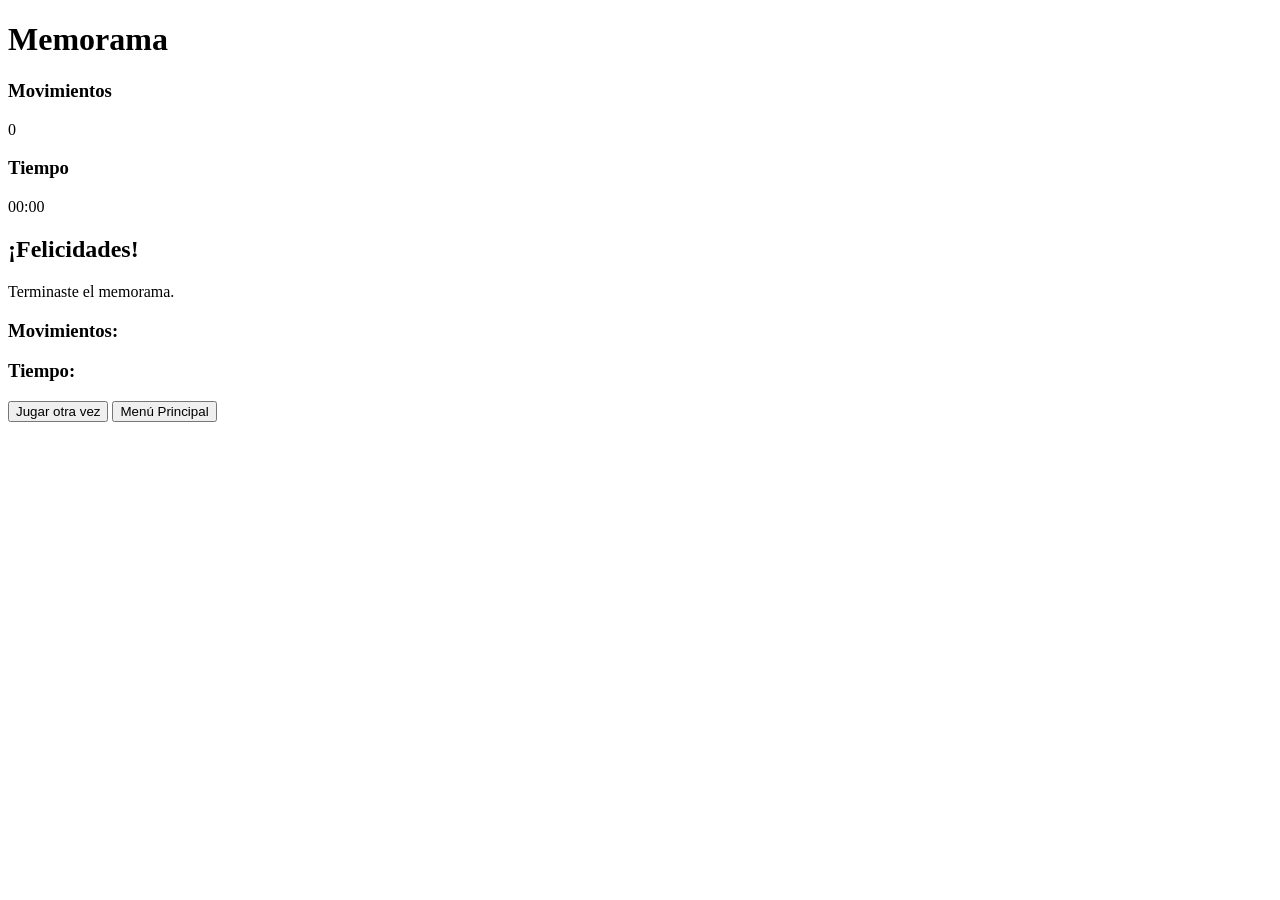
==== html/memorama.html @ f854ed81 "memo" ====
<!DOCTYPE html>
<html lang="es">

<head>

    <meta charset="UTF-8">
    <meta name="viewport" content="width=device-width, initial-scale=1.0">

    <title>Memorama</title>

    <link rel="stylesheet" href="../assets/css/memo.css">

</head>

<body>

<div class="contenedor">

    <h1>Memorama</h1>

    <div class="info">

        <div>

            <h3>Movimientos</h3>

            <span id="movimientos">0</span>

        </div>

        <div>

            <h3>Tiempo</h3>

            <span id="tiempo">00:00</span>

        </div>

    </div>

    <div id="tablero" class="tablero"></div>

</div>


<!-- MODAL -->

<div id="modalVictoria" class="modal oculto">

    <div class="ventana">

        <h2>¡Felicidades!</h2>

        <p>
            Terminaste el memorama.
        </p>

        <h3>

            Movimientos:
            <span id="movFinal"></span>

        </h3>

        <h3>

            Tiempo:
            <span id="tiempoFinal"></span>

        </h3>

        <div class="botones">

            <button id="nuevaPartida">

                Jugar otra vez

            </button>

            <button onclick="location.href='../index.html'">

                Menú Principal

            </button>

        </div>

    </div>

</div>

<script src="../assets/js/memo.js"></script>

</body>

</html>
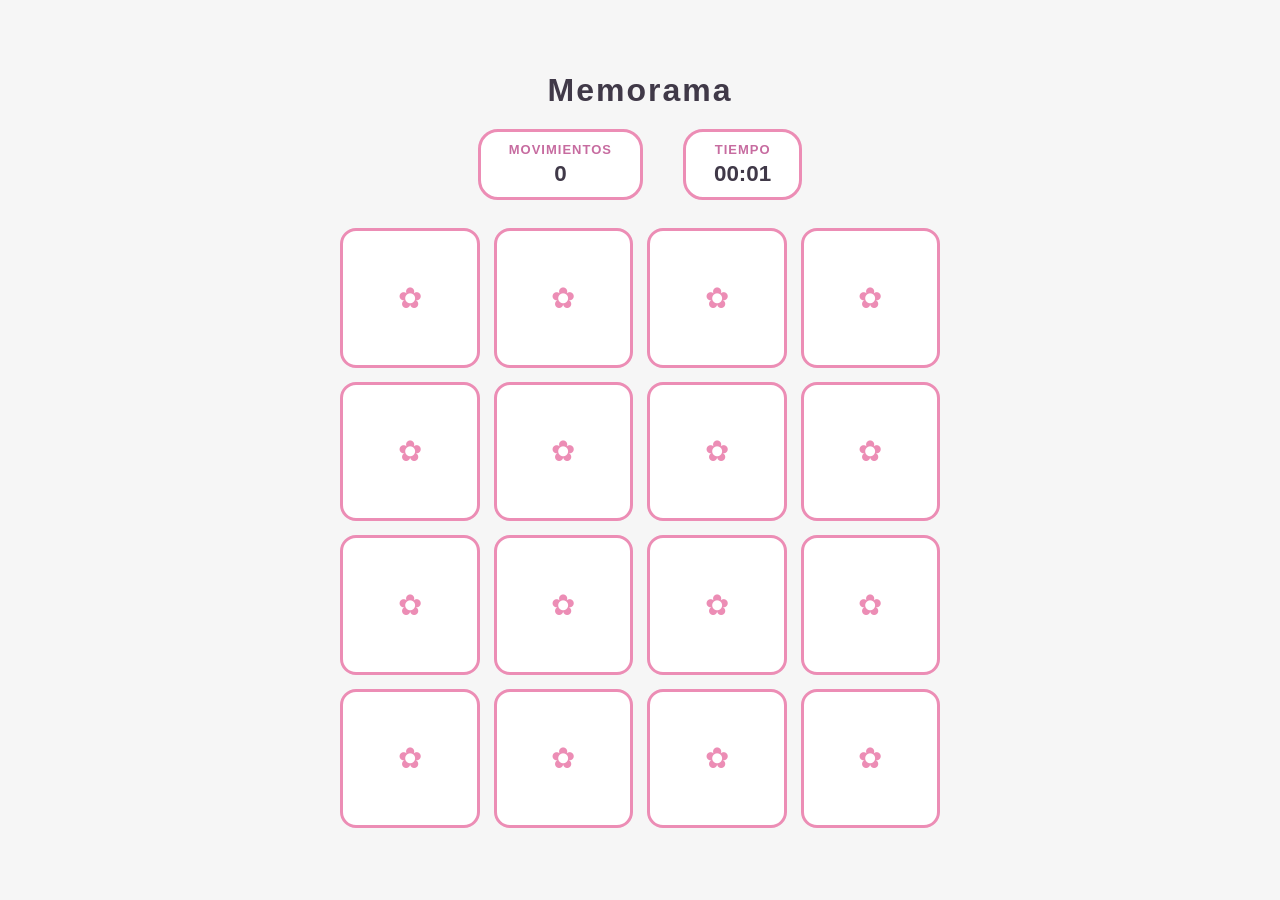
==== commit 2e217988: "dir" ====
--- a/html/memorama.html
+++ b/html/memorama.html
@@ -8,7 +8,7 @@
 
     <title>Memorama</title>
 
-    <link rel="stylesheet" href="../assets/css/memo.css">
+    <link rel="stylesheet" href="../css/memo.css">
 
 </head>
 
@@ -89,7 +89,7 @@
 
 </div>
 
-<script src="../assets/js/memo.js"></script>
+<script src="../js/memo.js"></script>
 
 </body>
 
--- a/css/memo.css
+++ b/css/memo.css
@@ -0,0 +1,248 @@
+* {
+    margin: 0;
+    padding: 0;
+    box-sizing: border-box;
+}
+
+body {
+    font-family: Arial, Helvetica, sans-serif;
+    background: #f6f6f6;
+    display: flex;
+    justify-content: center;
+    align-items: center;
+    min-height: 100vh;
+}
+
+.contenedor {
+    width: min(95%, 680px);
+    padding: 25px;
+    text-align: center;
+}
+
+h1 {
+    color: #403948;
+    font-size: 2rem;
+    letter-spacing: 2px;
+    margin-bottom: 20px;
+}
+
+/* INFO BAR */
+
+.info {
+    display: flex;
+    justify-content: center;
+    gap: 40px;
+    margin-bottom: 28px;
+}
+
+.info div {
+    background: white;
+    border: 3px solid #ec8db5;
+    border-radius: 20px;
+    padding: 10px 28px;
+    min-width: 110px;
+}
+
+.info h3 {
+    color: #c76ca0;
+    font-size: 13px;
+    letter-spacing: 1px;
+    text-transform: uppercase;
+    margin-bottom: 4px;
+}
+
+.info span {
+    color: #403948;
+    font-size: 1.4rem;
+    font-weight: bold;
+}
+
+/* TABLERO */
+
+.tablero {
+    display: grid;
+    grid-template-columns: repeat(4, 1fr);
+    gap: 14px;
+    max-width: 600px;
+    margin: 0 auto;
+}
+
+/* CARTA */
+
+.carta {
+    aspect-ratio: 1;
+    perspective: 600px;
+    cursor: pointer;
+}
+
+.carta-interior {
+    width: 100%;
+    height: 100%;
+    position: relative;
+    transform-style: preserve-3d;
+    transition: transform 0.45s ease;
+    border-radius: 16px;
+}
+
+.carta.volteada .carta-interior,
+.carta.encontrada .carta-interior {
+    transform: rotateY(180deg);
+}
+
+.carta-frente,
+.carta-reverso {
+    position: absolute;
+    inset: 0;
+    border-radius: 16px;
+    backface-visibility: hidden;
+    display: flex;
+    justify-content: center;
+    align-items: center;
+    overflow: hidden;
+}
+
+/* REVERSO — diseño con shimmer igual a los botones del menú */
+
+.carta-reverso {
+    background: white;
+    border: 3px solid #ec8db5;
+}
+
+.carta-reverso::after {
+    content: "✿";
+    font-size: 1.8rem;
+    color: #ec8db5;
+    transition: .35s;
+}
+
+.carta:hover:not(.volteada):not(.encontrada) .carta-reverso {
+    color: white;
+    background: linear-gradient(
+        135deg,
+        #ffe3f1 0%,
+        #f7a4cb 20%,
+        #ffffff 40%,
+        #e68ab8 55%,
+        #ffd4ea 75%,
+        #c76ca0 100%
+    );
+    background-size: 300%;
+    animation: shine 1.2s linear infinite;
+    box-shadow: 0 0 18px rgba(255, 140, 200, .45);
+}
+
+.carta:hover:not(.volteada):not(.encontrada) .carta-reverso::after {
+    color: white;
+}
+
+@keyframes shine {
+    0%   { background-position: 0%; }
+    100% { background-position: 300%; }
+}
+
+/* FRENTE */
+
+.carta-frente {
+    background: white;
+    border: 3px solid #f7a4cb;
+    transform: rotateY(180deg);
+}
+
+.carta-frente img {
+    width: 75%;
+    height: 75%;
+    object-fit: contain;
+    pointer-events: none;
+    user-select: none;
+}
+
+/* Carta encontrada — brillo suave permanente */
+
+.carta.encontrada .carta-frente {
+    border-color: #d65f99;
+    background: #fff0f7;
+    box-shadow: 0 0 12px rgba(214, 95, 153, .35);
+}
+
+/* MODAL */
+
+.modal {
+    position: fixed;
+    inset: 0;
+    background: rgba(0, 0, 0, .55);
+    display: flex;
+    justify-content: center;
+    align-items: center;
+    z-index: 999;
+}
+
+.oculto {
+    display: none;
+}
+
+.ventana {
+    background: white;
+    width: 90%;
+    max-width: 360px;
+    padding: 38px 30px;
+    border-radius: 30px;
+    text-align: center;
+    box-shadow: 0 15px 35px rgba(0, 0, 0, .25);
+}
+
+.ventana h2 {
+    color: #403948;
+    font-size: 1.6rem;
+    margin-bottom: 10px;
+}
+
+.ventana p {
+    color: #7a6d82;
+    margin-bottom: 18px;
+}
+
+.ventana h3 {
+    color: #c76ca0;
+    font-size: 1rem;
+    margin-bottom: 8px;
+}
+
+.ventana h3 span {
+    color: #403948;
+}
+
+.botones {
+    margin-top: 22px;
+    display: flex;
+    flex-direction: column;
+    gap: 14px;
+}
+
+button {
+    padding: 15px 30px;
+    border: none;
+    border-radius: 40px;
+    background: #e78bb7;
+    color: white;
+    font-size: 16px;
+    font-weight: bold;
+    cursor: pointer;
+    transition: .25s;
+}
+
+button:hover {
+    background: #d467a0;
+    transform: translateY(-2px);
+}
+
+/* RESPONSIVE */
+
+@media (max-width: 480px) {
+    .tablero {
+        gap: 9px;
+    }
+
+    h1 {
+        font-size: 1.5rem;
+    }
+}
